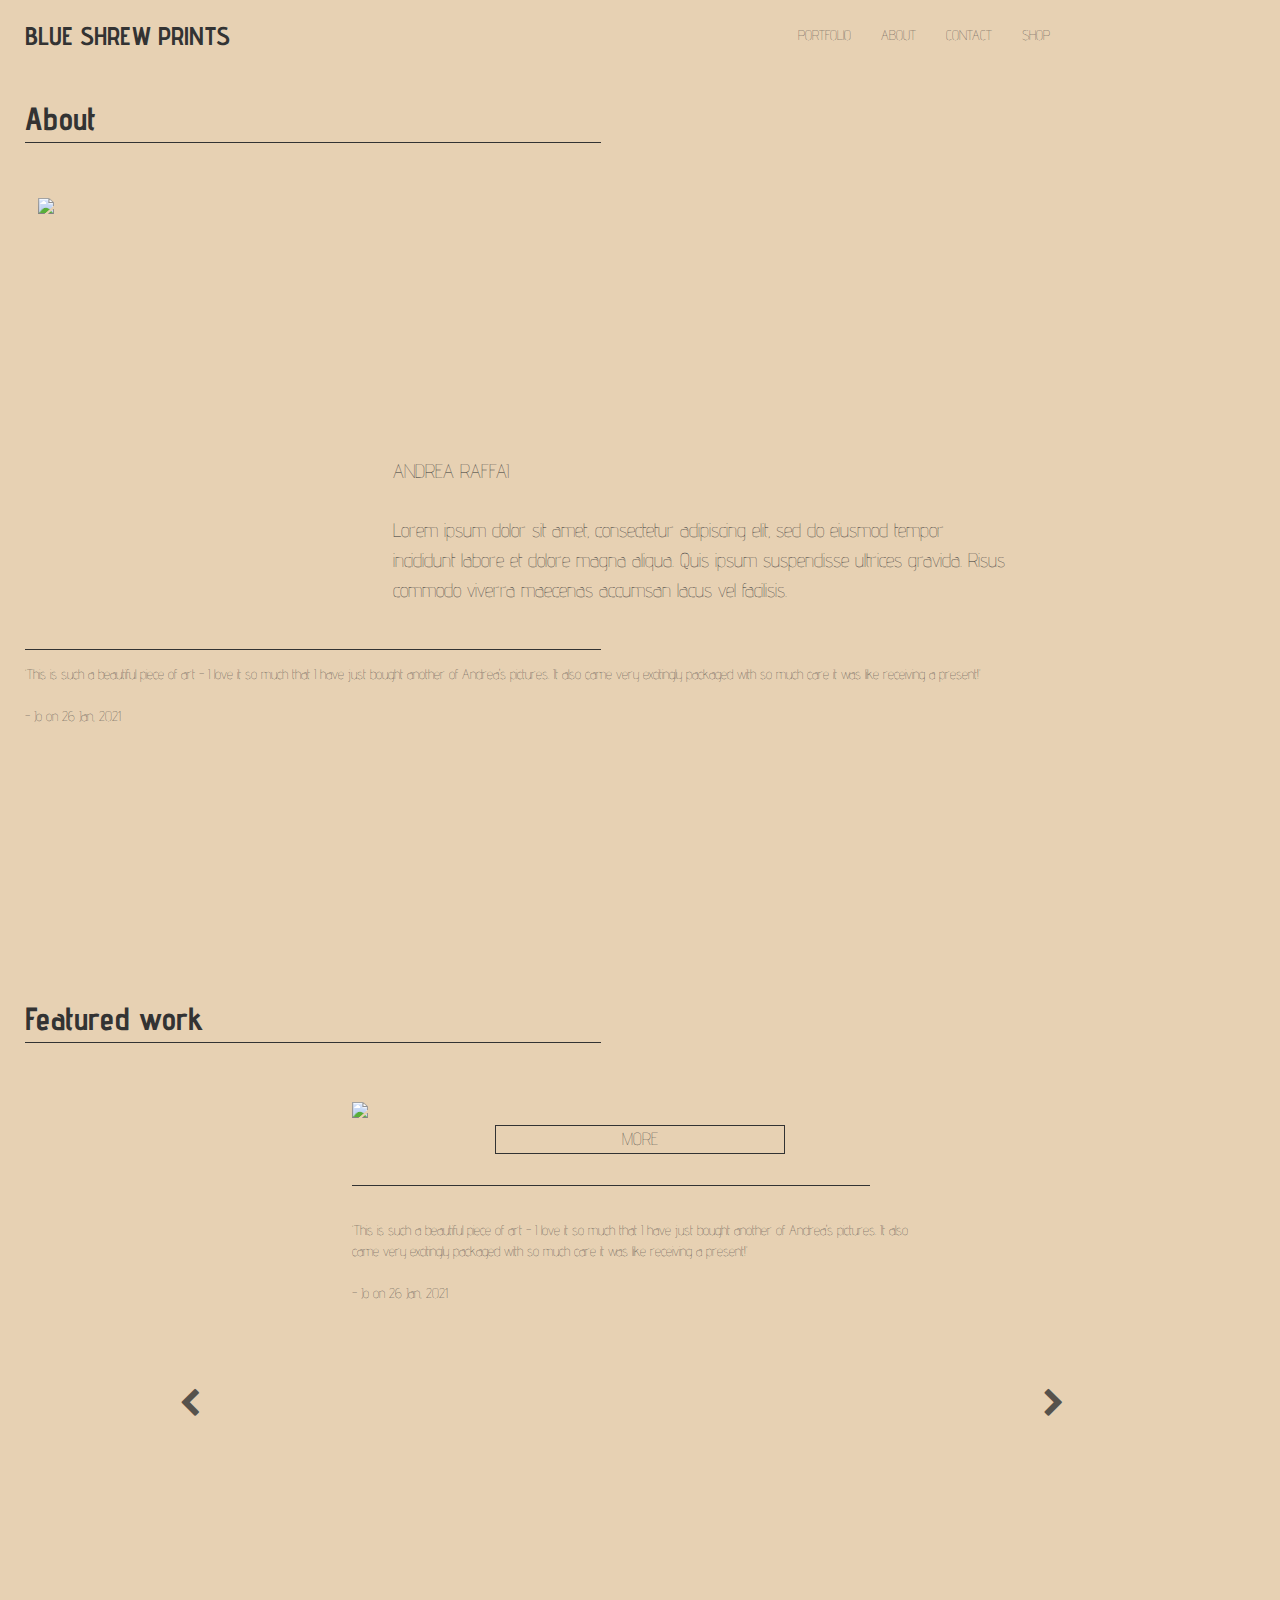
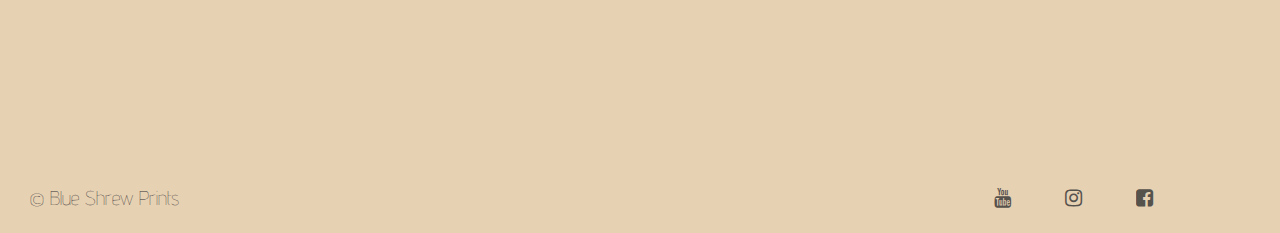
==== about.html @ 9a0253da "Add files via upload" ====
<!DOCTYPE html>
<html lang="en">
<head>
	<meta charset="utf-8">
	<meta name="viewport" content="width=device-width, initial-scale=1">
	<title>Blue Shrew Prints</title>
	<meta name="description" content="Linocut prints made by Andrea Raffai">
	<meta name="keywords" content="linocut, prints, handmade, art, contemporary">
	<link rel="stylesheet" type="text/css" href="style.css">
	<link rel="stylesheet" href="https://cdnjs.cloudflare.com/ajax/libs/
	font-awesome/4.7.0/css/font-awesome.min.css">

	
</head>
<body>
	<header>
		
<!-- NAV -->

		<div class="logo">
			<a href="./home.html">
			<h1>BLUE SHREW PRlNTS</h1>
			</a>
		</div>
		<div class="bar">
		<nav>
			<a href="javascript:void(0);" class="icon" onclick="myFunction()">
				<i class="fa fa-bars"></i>
			</a>
			<div id="navLinks">
			    <a href="./portfolio.html">PORTFOLlO</a>
			    <a href="./about.html">ABOUT</a>
			    <a href="./contact.html">CONTACT</a>
			    <a href="./shop.html">SHOP</a>
  			</div>
		</nav>
		</div>
		<div class="logo2">
			<a href="./home.html">
			<h1>BLUE SHREW PRlNTS</h1>
			</a>
		</div>
		<div class="bar2">
		<nav>
			<div id="navLinks2">
			    <a href="./shop.html">SHOP</a>
			    <a href="./contact.html">CONTACT</a>
			    <a href="./about.html">ABOUT</a>
			    <a href="./portfolio.html">PORTFOLlO</a>
  			</div>

		</nav>
		</div>

	</header>

	<section id="about">

			<h1 class="heading">
				About
			</h1>
			<hr>
			  <div id="m-view">
			   <div id="portrait" class="img-container">
				<img src="./IMG/1465.jpg">
				</div>
				<div class="about-txt">
				<p>
					ANDREA RAFFAI
					<br>
					<br>
					Lorem ipsum dolor sit amet, consectetur adipiscing elit, sed do
					eiusmod tempor incididunt labore et dolore magna aliqua. Quis
					ipsum suspendisse ultrices gravida. Risus commodo viverra maecenas
					accumsan lacus vel facilisis.
				</p>
				</div>
			  </div>
			<div id="d-view" class="paragraph">
				<div id="portrait" class="img-container">
				<img src="./IMG/1465.jpg">
				</div>
				<div class="about-txt">
				<p>
					ANDREA RAFFAI
					<br>
					<br>
					Lorem ipsum dolor sit amet, consectetur adipiscing elit, sed do
					eiusmod tempor incididunt labore et dolore magna aliqua. Quis
					ipsum suspendisse ultrices gravida. Risus commodo viverra maecenas
					accumsan lacus vel facilisis.
				</p>
				</div>
			</div>
			<br>
			<hr>
			<p id="quote">
				‘This is such a beautiful piece of art - I love it so much that I have just bought another of Andrea's pictures. It also came very excitingly packaged with so much care it was like receiving a present!’<br><br>

				- Jo on 26 Jan, 2021
			</p>
		


	</section>

	<section id="content">

			<h1 class="heading">
				Featured work
			</h1>
			<hr>

			<div id="featured" class="wrapper">

				<div id="chevron-left1" class="arrows">
					<a href="javascript:void(0);" class="icon" onclick="replace('cat1', 'cat3'); replaceButton('chevron-left1', 'chevron-left2'); removePic2()">
						<i class="fa fa-chevron-left"></i>
					</a>
				</div>

				<div id="chevron-left2" class="arrows">
					<a href="javascript:void(0);" class="icon" onclick="replace('cat3' , 'cat2'); replaceButton('chevron-left2', 'chevron-left3'); removePic3()">
						<i class="fa fa-chevron-left"></i>
					</a>
				</div>

				<div id="chevron-left3" class="arrows">
					<a href="javascript:void(0);" class="icon" onclick="replace('cat2' , 'cat1'); replaceButton('chevron-left3', 'chevron-left1'); removePic1()">
						<i class="fa fa-chevron-left"></i>
					</a>
				</div>

				<div id="chevron-right1" class="arrows">
					<a href="javascript:void(0);" class="icon" onclick="replace('cat1', 'cat2'); replaceButton('chevron-right1', 'chevron-right2'); removePic1()">
						<i class="fa fa-chevron-right"></i>
					</a>
				</div>

				<div id="chevron-right2" class="arrows">
					<a href="javascript:void(0);" class="icon" onclick="replace('cat2', 'cat3'); replaceButton('chevron-right2', 'chevron-right3'); removePic3()">
						<i class="fa fa-chevron-right"></i>
					</a>
				</div>

				<div id="chevron-right3" class="arrows">
					<a href="javascript:void(0);" class="icon" onclick="replace('cat3', 'cat1'); replaceButton('chevron-right3', 'chevron-right1'); removePic2()">
						<i class="fa fa-chevron-right"></i>
					</a>
				</div>

				<div class="img-container">
				
					<div id="cat1" class="show">

					<img src="./IMG/IMG_4001.png">
					<a href="./portfolio.html"><p> MORE </p>
					</a>

					</div>

					<div id="cat2" class="hidden">

					<img src="./IMG/IMG_4009.png">

					<a href="./portfolio.html"><p> MORE </p>
					</a>

					</div>

					<div id="cat3" class="hidden">

					<img src="./IMG/IMG_4017.png">

					<a href="./portfolio.html"><p> MORE </p>
					</a>

					</div>

				</div>
				<br>
				<br>
				<hr>
				<p class="description">
					‘This is such a beautiful piece of art - I love it so much that I have just bought another of Andrea's pictures. It also came very excitingly packaged with so much care it was like receiving a present!’<br><br>

					- Jo on 26 Jan, 2021
				</p>
			</div>

		
	</section>
	<footer>
		&copy Blue Shrew Prints
			<div id="social">
			<a href="https://www.facebook.com/TheBlueShrew" target="_blank"><i class="fa fa-facebook-square"></i></a>
			<a href="https://www.instagram.com/theblueshrew" target="_blank"><i class="fa fa-instagram"></i></a>
			<a href="https://www.youtube.com/channel/UCjPksI8dxlvdfoHy33ZhzMQ" target="_blank"><i class="fa fa-youtube"></i></a>
			<div>
	</footer>

<!-- NAV Display switch -->

	<script>
				function myFunction() {
		  var x = document.getElementById("navLinks");
		  if (x.style.display === "block") {
		    x.style.display = "none";
		  } else {
		    x.style.display = "block";
		  }
		}
	</script>

	<script>

				function replace( hide, show ) {
  			document.getElementById(hide).style.display="none";
  			document.getElementById(show).style.display="block";
		}

	</script>

	<script>

				function replaceButton( hidden, shown ) {
			document.getElementById(hidden).style.display="none";
			document.getElementById(shown).style.display="inline-block";
		}

	</script>

	<script>

				function removePic1() {
			document.getElementById("cat3").style.display="none";
		}

	</script>

	<script>

				function removePic2() {
			document.getElementById("cat2").style.display="none";
		}

	</script>

	<script>

				function removePic3() {
			document.getElementById("cat1").style.display="none";
		}

	</script>




</body>
</html>
---- style.css ----
@charset "UTF-8";
@import url('https://fonts.googleapis.com/css2?family=Advent+Pro:wght@100;200;300&display=swap');
/* CSS Document */

html {
  box-sizing: border-box;
}


body {
  font-family: "Advent Pro", Helvetica, Arial, sans-serif;
  font-size: 16px;
  color: #333333;
  font-weight: 100;
  line-height: 1.5;
  margin: 0;
  padding: 0;
  background: #e7d1b3;
  scroll-behavior: smooth;
}

footer{
	font-size: 14px;
	padding: 0 30px 20px 30px;
	background: #e7d1b3;
	max-width: 80%;
}


.heading{
	padding-left: 25px;
	margin-bottom: 0;
	color: #333333;
}

hr{
	width: 45%;
	height: 1px;
	border-width: 0;
	color: #333333;
	background-color: #333333;
	margin-left: 25px;
	margin-top: 0;

}

p{
	width: 80%;
	padding-left: 25px;
}


/* Navigation */

header{
	max-width: 100%;
	padding: 0;
	margin: auto;
	overflow: hidden;
	background: #e7d1b3;
}

header h1{
	padding-left: 25px;
}

h2{
	padding-left: 25px;
	margin-bottom: 0px;
}

.logo{
	width: 70%;
	display: inline-block;
	font-size: 8px;
}

.logo a{
	text-decoration: none;
	color: #333333;
}

.logo2{
	width: 40%;
	display: inline-block;
	font-size: 0.8em;
}

.logo2 a{
	text-decoration: none;
	color: #333333;
}

.bar{
	float: right;
	width: 20%;
	display: inline-block;
	padding-top: 10px;
}

.bar a{
	text-decoration: none;
	color: #333333;
}

.bar2{
	float: right;
	width: 40%;
	display: inline-block;
	padding-top: 10px;
	font-size: 2em;
}

.bar2 a{
	text-decoration: none;
	color: #333333;
}

nav{
	display: inline-block;
	color: #333333;

}

nav a{
	
	font-size: 14px;

}

#navLinks{
	display: none;
}

#navLinks2{
	float: right;
}

#navLinks2 a{
	float: right;
	margin: 0 0 0 30px;
}

#navLinks2 a:hover{
	color: #E8E6B3;
	background: #dfcaac;
	transition: 0.7s;
}

/* Home */

#home{
	height: 95vh;
	background: url(./IMG/hero-bg.png);
	background-position: bottom;
	background-size: contain;
	background-repeat: no-repeat;
}

.tagline{
	padding: 80px 0 0 0;
	font-size: 40px;
	color: #333333;
	text-align: center;
}

.button{
	margin: auto;
	height: 40px;
	width: 130px;
	text-align: center;
	border: 1px solid #333333;
	border-radius: 6px;
	background: rgba(231, 209, 179, 0.7);
}


.button a{

	font-size: 20px;
	color: #333333;
	text-decoration: none;
	text-align: center;
	line-height: 40px;

}

.button:hover{
	background: #dfcaac;
	transition: 0.7s;
}

/* Portfolio */

#content{

	height: 90vh;
	overflow: auto;

	
}

#d-view{
	display: none;
}

.wrapper{

	width: 100%;
	padding-top: 30px;
}

.fa{
	position: relative;
	left: 40%;
}

#chevron-left1{
	font-size: 30px;
	padding-top: 115px;
	float: left;
	width: 25%;
	display: inline-block;
}

#chevron-left2{
	font-size: 30px;
	padding-top: 115px;
	float: left;
	width: 25%;
	display: none;
}

#chevron-left3{
	font-size: 30px;
	padding-top: 115px;
	float: left;
	width: 25%;
	display: none;
}

#chevron-right1{
	font-size: 30px;
	padding-top: 115px;
	float: right;
	width: 25%;
	display: inline-block;

}

#chevron-right2{
	font-size: 30px;
	padding-top: 115px;
	float: right;
	width: 25%;
	display: none;

}

#chevron-right3{
	font-size: 30px;
	padding-top: 115px;
	float: right;
	width: 25%;
	display: none;

}

.img-container{

	display: inline-block;
	width: 50%;
	margin: auto;
	padding-top: 20px;
	overflow: auto;

}

.img-container img{

	display: inline-block;
	height: auto;
	width: 100%;
}

.img-container p{

	text-align: center;
	margin: auto;
	padding: 0;

}

.img-container a{
	text-decoration: none;
	color: #333333;
}

#cat1{
	display: block;
}

#cat2{
	display: none;
}

#cat3{
	display: none;
}

.arrows a{
	text-decoration: none;
	color: #333333;
	opacity: 0.8;
}

footer i{
	color: #333333;
	opacity: 0.8;
	padding-left: 10px;
	padding-right: 0px;
}

/* ABOUT */

#about{

	height: 100vh;
	overflow: auto;
}

#portrait{
	margin: 8% 25% 0 25%;
}


#quote{
	font-size: 14px;
}

.description{
	width: 80%;
	text-align: left;
	font-size: 14px;
	padding-top: 20px;
}

.paragraph{
	display: none;
	width: 100%;

}

#cat1 p{
	border: 1px solid #333333;
}

#cat2 p{
	border: 1px solid #333333;
}

#cat3 p{
	border: 1px solid #333333;
}

/* CONTACT */

#contact{
	height: 88vh;
	overflow: auto;
	background: url("./IMG/bg2.png");
	background-position: bottom;
	background-size: contain;
	background-repeat: no-repeat;
}

#mail{
	padding-top: 20px;
	text-align: center;
	font-size: 22px;
}


#mapid{
	margin: 30px 20% 0 20%;
	height: 50%;
	width: 60%;
	mix-blend-mode: hard-light;
}

/* SHOP */

.shop-container{

	display: inline-block;
	width: 50%;
	margin: 0 25% 0 25%;
	padding-top: 20px;
	overflow: auto;

}

.shop-container img{

	display: inline-block;
	height: auto;
	width: 100%;
}

.shop-container p{

	text-align: center;
	margin: auto;
	padding: 0 0 20px 0;

}



.modal{

	display: none;
	position: fixed;
	z-index: 1;
	padding-top: 50px;
	left: 0;
	top: 0;
	width: 100%;
	height: 100%;
	overflow: auto;
	background-color: rgba(0,0,0,0.8);

}

.modal-content{

	margin: auto;
	display: block;
	width: 80%;
}

#caption{

	margin: auto;
	display: block;
	width: 80%;
	text-align: center;
	color: #cccccc;
	padding: 5px 0;
	height: 40px;

}

.modal-content, #caption{

	animation-name: zoom;
	animation-duration: 1.5s;

}

#close{

	position: absolute;
	top: 15px;
	right: 35px;
	color: #f1f1f1;
	font-size: 20px;
	transition: 0.3s;
	cursor: pointer;

}

#link{
	margin: 0 30% 0 30%;
	width: 40%;
	border: 1px solid white;
	color: white;
	text-align: center;
	animation-name: zoom;
	animation-duration: 1.5s;
}

/* FOOTER */

#social{
	float: right;
	width: 40%;
	padding-right: 20px;
}

#social i{
	float: right;
	width: 15%;
	padding-top: 5px;
}

@keyframes zoom{
	from {transform: scale(0)}
	to {transform: scale(1)}
}

@media (max-width: 580px) {
	.logo2{
	display: none;
	}

	.bar2{
	display: none;
	}

}

@media (min-width: 570px) {
	.logo{
	display: none;
	}

	.bar{
	display: none;
	}

	.wrapper{
		width: 90%;
		margin: auto;
		padding-bottom: 30px;
	}

	#chevron-left1{
	padding-top: 230px;
	}

	#chevron-left2{
	padding-top: 230px;
	}

	#chevron-left3{
	padding-top: 230px;
	}

	#chevron-right1{
	padding-top: 230px;
	}

	#chevron-right2{
	padding-top: 230px;
	}

	#chevron-right3{
	padding-top: 230px;
	}

	.heading{
		font-size: 2em;
	}

	p{
		font-size: 1.1em;
	}

	footer{
		font-size: 20px;
	}

}

@media (min-width: 1024px) {


	#m-view{
		display: none;
	}

	#d-view{
		display: block;
	}

	.img-container p{
		width: 50%;
	}

	#chevron-left1{
	padding-top: 300px;
	}

	#chevron-left2{
	padding-top: 300px;
	}

	#chevron-left3{
	padding-top: 300px;
	}

	#chevron-right1{
	padding-top: 300px;
	}

	#chevron-right2{
	padding-top: 300px;
	}

	#chevron-right3{
	padding-top: 300px;
	}

	.categories{
		width: 100%;
		height: auto;
	}

	.category{
		display: inline-block;
		width: 30%;
		margin: 0 1% 0 1%;
	}

	.category a{
		text-decoration: none;
		color: #333333;
	}

	.category img{
		display: inline-block;
		height: 90%;
		width: 90%;
	}

	.category p{
		padding-right: 25px;
		text-align: center;
	}

	#portrait{
		margin: 2% 2% 0 3%;
    height: 400px;
    width: 300px;
    overflow: hidden;
	}


	.about-txt{
		display: inline-block;
		width: 60%;
		height: 100%;
		font-size: 18px;
	}

	#contact{
		height: 87vh;
	}

	#contact p{
		background: rgba(231, 209, 179, 0.5);
		width: 50%;
	}

	.modal-content{
		width: 40%;
	}

	#link{
		width: 16%;
		margin: 0 42% 0 42%;
	}


}

@media (min-width: 1300px) {

	.logo2{
		font-size: 1.2em;
	}

	.bar2{
		width: 35%;
	}

	.bar2 a{
		font-size: 0.8em;
	}

	#navLinks2{
		padding-top: 25px;
	}

	.tagline{
		font-size: 5em;
	}

	#about{
		height: 85vh;
	}

	#featured{
		width: 60%;
	}


	#mail{
		width: 45%;
	}

}

@media (min-width: 1500px) {

	.modal-content{
		width: 30%;
	}

}
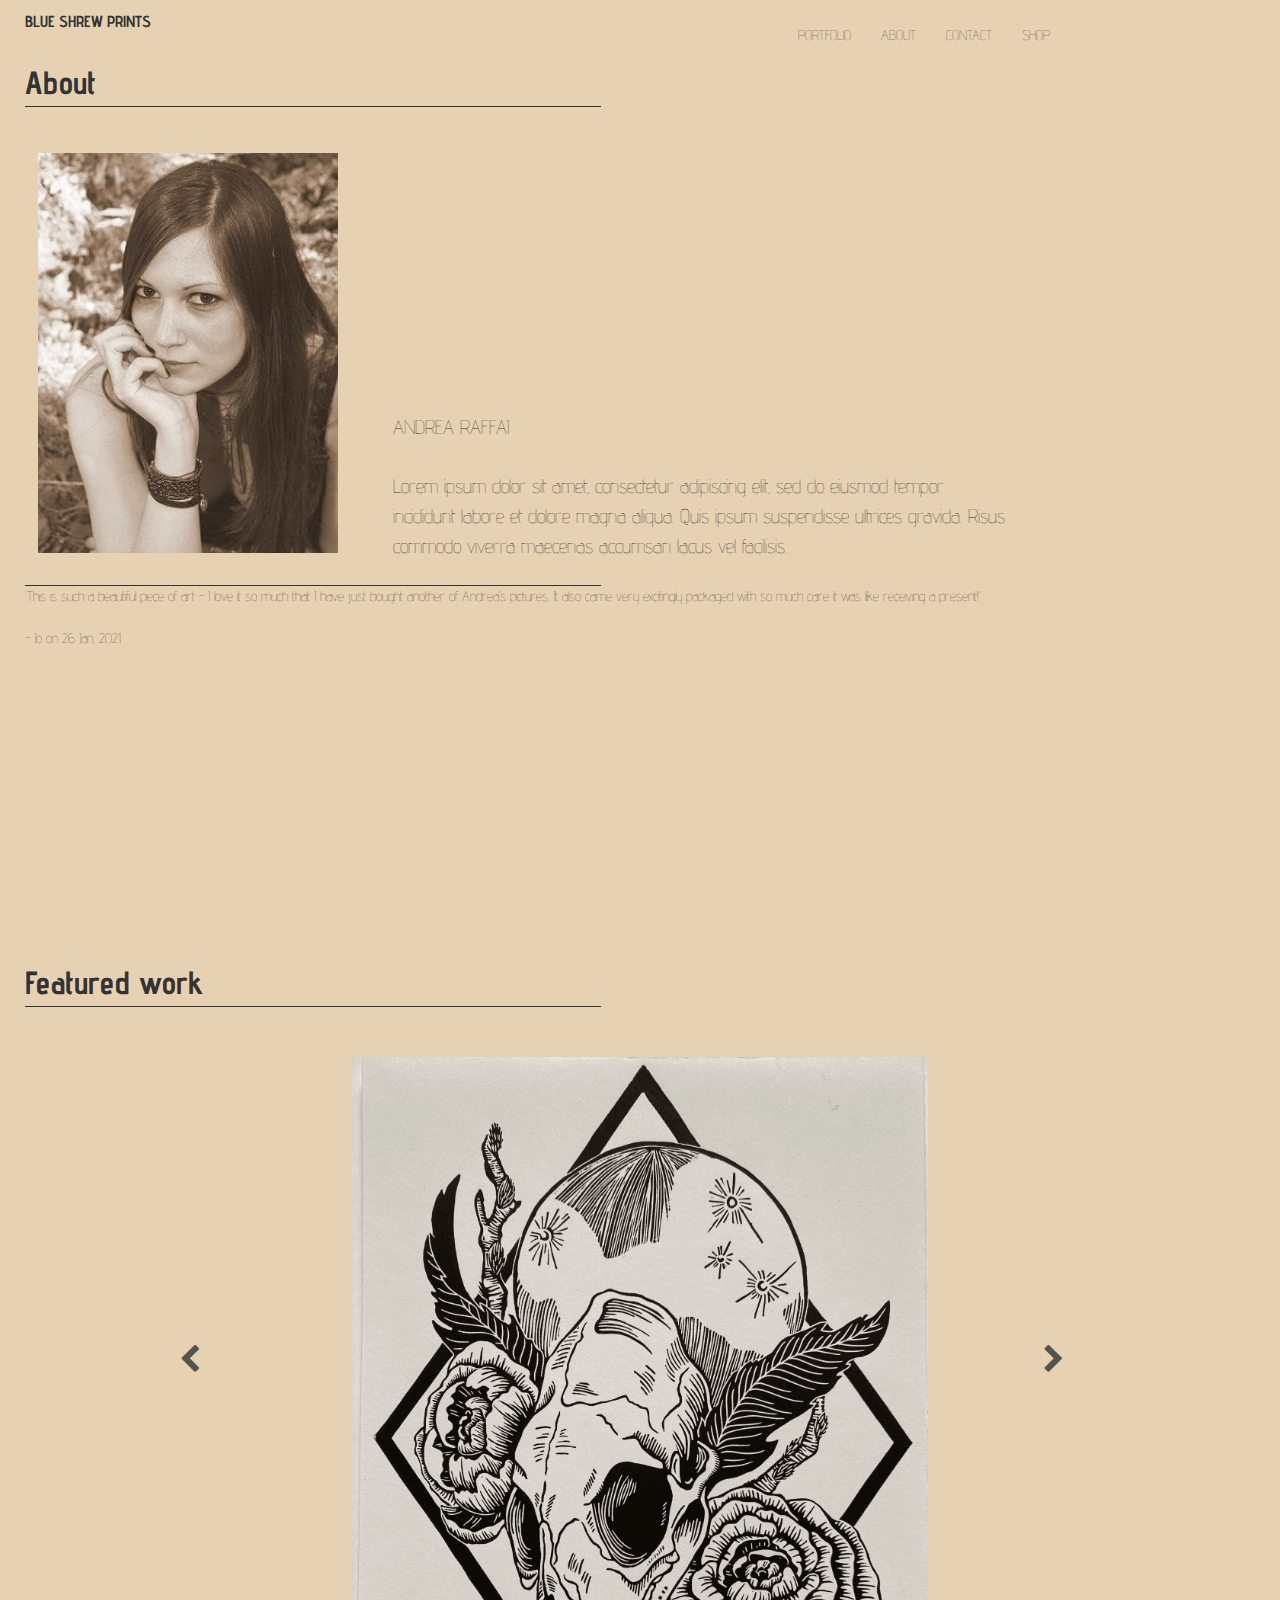
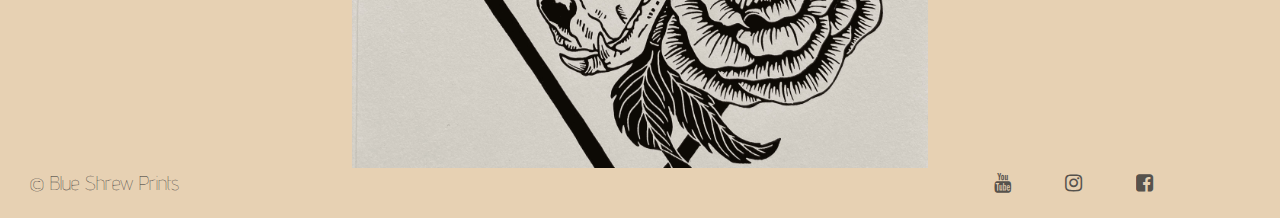
==== commit c32f2de1: "Update about.html" ====
--- a/about.html
+++ b/about.html
@@ -18,7 +18,7 @@
 <!-- NAV -->
 
 		<div class="logo">
-			<a href="./home.html">
+			<a href="./index.html">
 			<h1>BLUE SHREW PRlNTS</h1>
 			</a>
 		</div>
@@ -36,7 +36,7 @@
 		</nav>
 		</div>
 		<div class="logo2">
-			<a href="./home.html">
+			<a href="./index.html">
 			<h1>BLUE SHREW PRlNTS</h1>
 			</a>
 		</div>
@@ -153,7 +153,7 @@
 				
 					<div id="cat1" class="show">
 
-					<img src="./IMG/IMG_4001.png">
+					<img src="./IMG/IMG_4001.jpg">
 					<a href="./portfolio.html"><p> MORE </p>
 					</a>
 
@@ -161,7 +161,7 @@
 
 					<div id="cat2" class="hidden">
 
-					<img src="./IMG/IMG_4009.png">
+					<img src="./IMG/IMG_4009.jpg">
 
 					<a href="./portfolio.html"><p> MORE </p>
 					</a>
@@ -170,7 +170,7 @@
 
 					<div id="cat3" class="hidden">
 
-					<img src="./IMG/IMG_4017.png">
+					<img src="./IMG/IMG_4017.jpg">
 
 					<a href="./portfolio.html"><p> MORE </p>
 					</a>
@@ -258,4 +258,4 @@
 
 
 </body>
-</html>+</html>
--- a/style.css
+++ b/style.css
@@ -2,12 +2,24 @@
 @import url('https://fonts.googleapis.com/css2?family=Advent+Pro:wght@100;200;300&display=swap');
 /* CSS Document */
 
+* {
+        margin: 0;
+        padding: 0;
+        border: 0;
+        outline: 0;
+        font-size: 100%;
+        vertical-align: baseline;
+        background: transparent;
+   }
+
 html {
   box-sizing: border-box;
 }
 
 
 body {
+  max-width: 100%;
+  max-height: 100%;
   font-family: "Advent Pro", Helvetica, Arial, sans-serif;
   font-size: 16px;
   color: #333333;
@@ -17,6 +29,7 @@
   padding: 0;
   background: #e7d1b3;
   scroll-behavior: smooth;
+  overflow: auto;
 }
 
 footer{
@@ -72,7 +85,8 @@
 .logo{
 	width: 70%;
 	display: inline-block;
-	font-size: 8px;
+	font-size: 14px;
+	padding-top: 10px;
 }
 
 .logo a{
@@ -83,7 +97,8 @@
 .logo2{
 	width: 40%;
 	display: inline-block;
-	font-size: 0.8em;
+	font-size: 1em;
+	padding-top: 10px;
 }
 
 .logo2 a{
@@ -94,7 +109,7 @@
 .bar{
 	float: right;
 	width: 20%;
-	display: inline-block;
+	display: block;
 	padding-top: 10px;
 }
 
@@ -563,6 +578,25 @@
 
 }
 
+@media only screen 
+    and (device-width: 414px) 
+    and (device-height: 896px) 
+    and (-webkit-device-pixel-ratio: 2) { 
+
+	.bar{
+	width: 18%;
+	}
+	    
+	.tagline{
+		padding: 200px 0 0 0;
+	    }
+	    
+	.heading{
+		padding-top: 50px;
+	    }
+
+}
+
 @media (min-width: 1024px) {
 
 
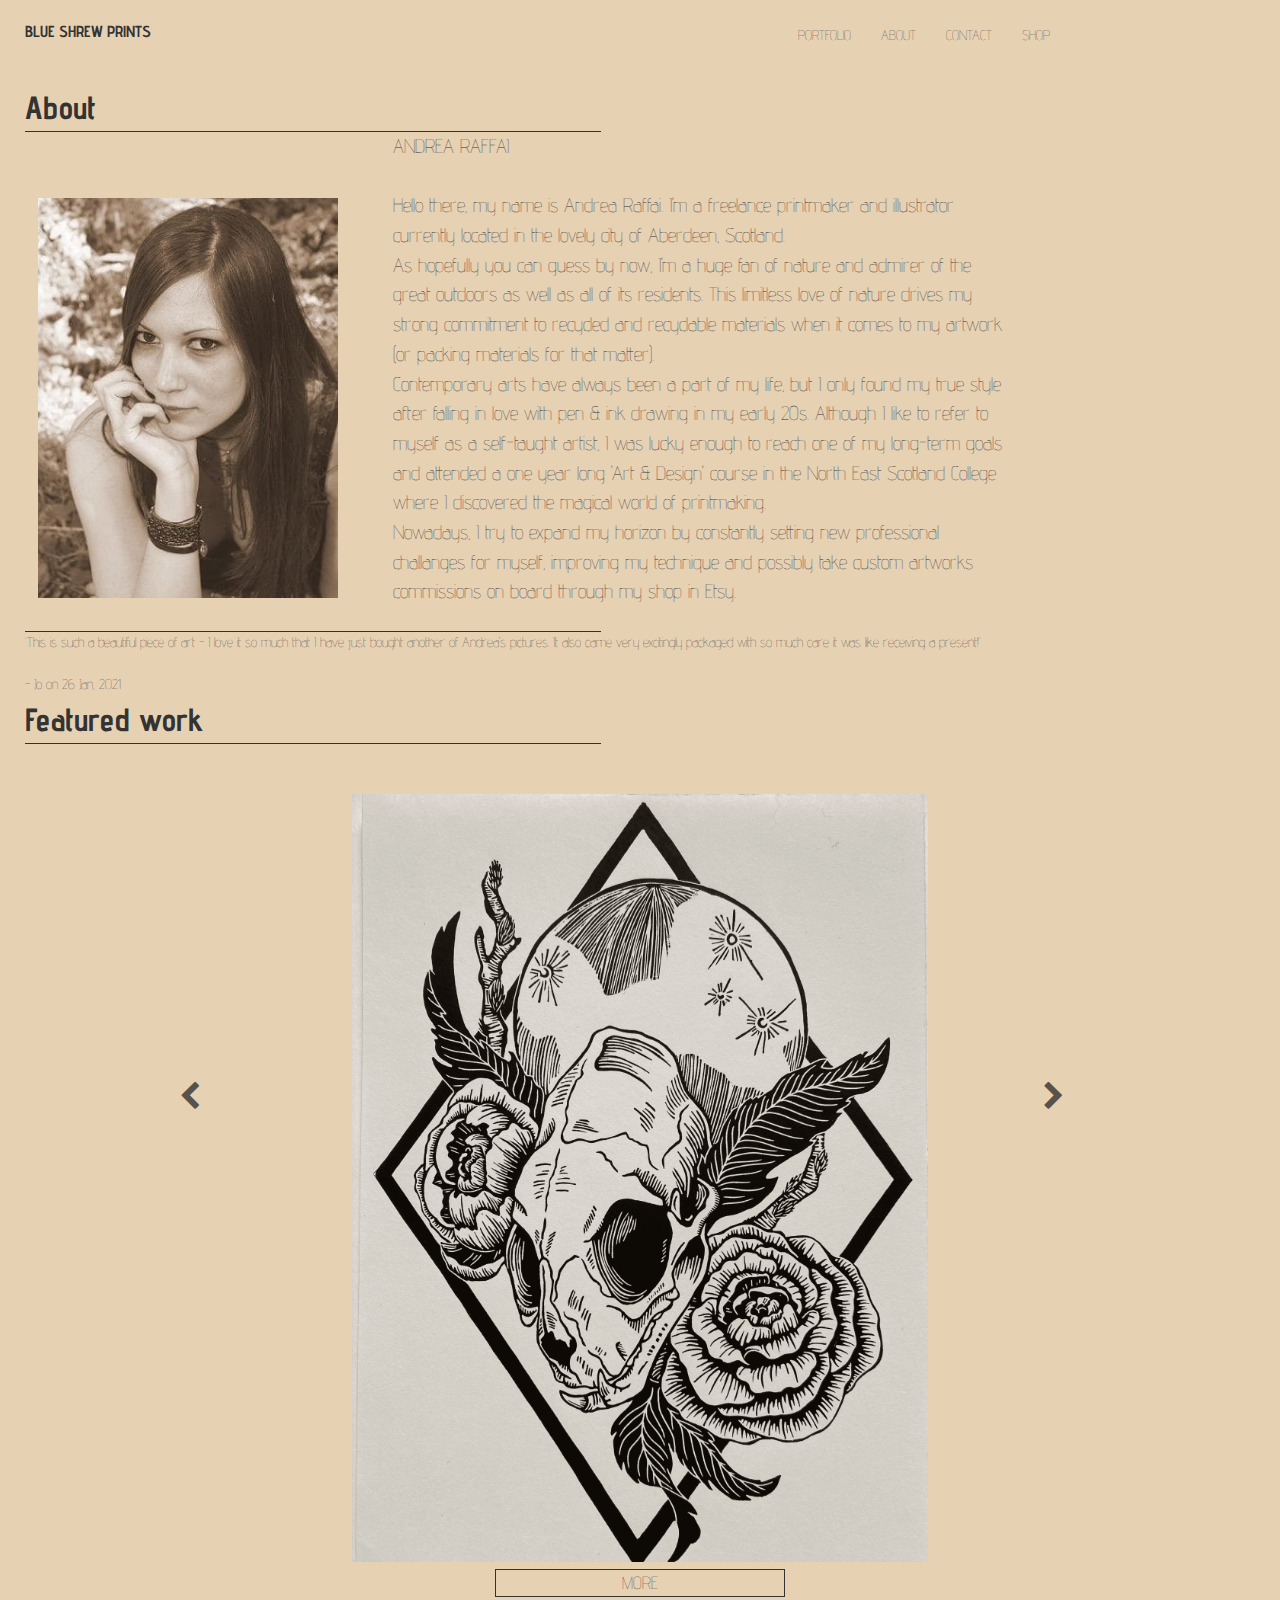
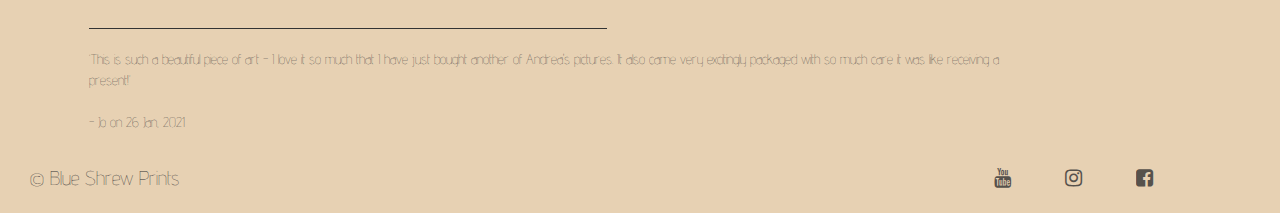
==== commit 7bfc5813: "Add files via upload" ====
--- a/about.html
+++ b/about.html
@@ -7,8 +7,7 @@
 	<meta name="description" content="Linocut prints made by Andrea Raffai">
 	<meta name="keywords" content="linocut, prints, handmade, art, contemporary">
 	<link rel="stylesheet" type="text/css" href="style.css">
-	<link rel="stylesheet" href="https://cdnjs.cloudflare.com/ajax/libs/
-	font-awesome/4.7.0/css/font-awesome.min.css">
+	<link rel="stylesheet" href="https://cdnjs.cloudflare.com/ajax/libs/font-awesome/4.7.0/css/font-awesome.min.css">
 
 	
 </head>
@@ -61,34 +60,41 @@
 			</h1>
 			<hr>
 			  <div id="m-view">
-			   <div id="portrait" class="img-container">
-				<img src="./IMG/1465.jpg">
+			   <div id="portrait-m" class="img-container">
+				<img src="./IMG/1465.jpg" alt="Andrea Raffai">
 				</div>
 				<div class="about-txt">
 				<p>
 					ANDREA RAFFAI
 					<br>
 					<br>
-					Lorem ipsum dolor sit amet, consectetur adipiscing elit, sed do
-					eiusmod tempor incididunt labore et dolore magna aliqua. Quis
-					ipsum suspendisse ultrices gravida. Risus commodo viverra maecenas
-					accumsan lacus vel facilisis.
+
+					Hello there, my name is Andrea Raffai. I'm a freelance printmaker and illustrator currently located 
+					in the lovely city of Aberdeen, Scotland. <br>
+					As hopefully you can guess by now, I'm a huge fan of nature and admirer of the great outdoors as well as all of its residents. This limitless love of nature drives my strong commitment to recycled and recyclable materials when it comes to my artwork (or packing materials for that matter).<br>
+					Contemporary arts have always been a part of my life, but I only found my true style after falling in love with pen & ink drawing in my early 20s.
+					Although I like to refer to myself as a self-taught artist, I was lucky enough to reach one of my long-term goals and attended a one year long 'Art & Design' course in the North East Scotland College where I discovered the magical world of printmaking.<br>
+					Nowadays, I try to expand my horizon by constantly setting new professional challanges for myself, improving my technique and possibly take custom artworks commissions on board through my shop in Etsy.<br> 
+
 				</p>
 				</div>
 			  </div>
 			<div id="d-view" class="paragraph">
-				<div id="portrait" class="img-container">
-				<img src="./IMG/1465.jpg">
+				<div id="portrait-d" class="img-container">
+				<img src="./IMG/1465.jpg" alt="Andrea Raffai">
 				</div>
 				<div class="about-txt">
 				<p>
 					ANDREA RAFFAI
 					<br>
 					<br>
-					Lorem ipsum dolor sit amet, consectetur adipiscing elit, sed do
-					eiusmod tempor incididunt labore et dolore magna aliqua. Quis
-					ipsum suspendisse ultrices gravida. Risus commodo viverra maecenas
-					accumsan lacus vel facilisis.
+
+					Hello there, my name is Andrea Raffai. I'm a freelance printmaker and illustrator currently located 
+					in the lovely city of Aberdeen, Scotland. <br>
+					As hopefully you can guess by now, I'm a huge fan of nature and admirer of the great outdoors as well as all of its residents. This limitless love of nature drives my strong commitment to recycled and recyclable materials when it comes to my artwork (or packing materials for that matter).<br>
+					Contemporary arts have always been a part of my life, but I only found my true style after falling in love with pen & ink drawing in my early 20s.
+					Although I like to refer to myself as a self-taught artist, I was lucky enough to reach one of my long-term goals and attended a one year long 'Art & Design' course in the North East Scotland College where I discovered the magical world of printmaking.<br>
+					Nowadays, I try to expand my horizon by constantly setting new professional challanges for myself, improving my technique and possibly take custom artworks commissions on board through my shop in Etsy.<br> 
 				</p>
 				</div>
 			</div>
@@ -153,7 +159,7 @@
 				
 					<div id="cat1" class="show">
 
-					<img src="./IMG/IMG_4001.jpg">
+					<img src="./IMG/IMG_4001.jpg" alt="'Bobcat skull study' linocut print">
 					<a href="./portfolio.html"><p> MORE </p>
 					</a>
 
@@ -161,7 +167,7 @@
 
 					<div id="cat2" class="hidden">
 
-					<img src="./IMG/IMG_4009.jpg">
+					<img src="./IMG/IMG_4009.jpg" alt="'Jerboa' linocut print">
 
 					<a href="./portfolio.html"><p> MORE </p>
 					</a>
@@ -170,7 +176,7 @@
 
 					<div id="cat3" class="hidden">
 
-					<img src="./IMG/IMG_4017.jpg">
+					<img src="./IMG/IMG_4017.jpg" alt="'Lilies of Atlantis' linocut print">
 
 					<a href="./portfolio.html"><p> MORE </p>
 					</a>
@@ -191,12 +197,12 @@
 		
 	</section>
 	<footer>
-		&copy Blue Shrew Prints
+		&copy; Blue Shrew Prints
 			<div id="social">
 			<a href="https://www.facebook.com/TheBlueShrew" target="_blank"><i class="fa fa-facebook-square"></i></a>
 			<a href="https://www.instagram.com/theblueshrew" target="_blank"><i class="fa fa-instagram"></i></a>
 			<a href="https://www.youtube.com/channel/UCjPksI8dxlvdfoHy33ZhzMQ" target="_blank"><i class="fa fa-youtube"></i></a>
-			<div>
+			</div>
 	</footer>
 
 <!-- NAV Display switch -->
--- a/style.css
+++ b/style.css
@@ -67,7 +67,7 @@
 
 header{
 	max-width: 100%;
-	padding: 0;
+	padding-bottom: 25px;
 	margin: auto;
 	overflow: hidden;
 	background: #e7d1b3;
@@ -98,7 +98,7 @@
 	width: 40%;
 	display: inline-block;
 	font-size: 1em;
-	padding-top: 10px;
+	padding-top: 20px;
 }
 
 .logo2 a{
@@ -209,7 +209,8 @@
 
 #content{
 
-	height: 90vh;
+	min-height: 90vh;
+	height: auto;
 	overflow: auto;
 
 	
@@ -340,11 +341,15 @@
 
 #about{
 
-	height: 100vh;
+	height: auto;
 	overflow: auto;
 }
 
-#portrait{
+#portrait-m{
+	margin: 8% 25% 0 25%;
+}
+
+#portrait-d{
 	margin: 8% 25% 0 25%;
 }
 
@@ -389,12 +394,50 @@
 	background-repeat: no-repeat;
 }
 
-#mail{
-	padding-top: 20px;
-	text-align: center;
-	font-size: 22px;
-}
-
+form{
+	width: 50%;
+	padding-top: 10px;
+}
+
+input[type=text] {
+  background-color: #DFCAAC;
+  color: #333333;
+  border: none;
+  font-family: "Advent Pro", Helvetica, Arial, sans-serif;
+  font-size: 16px;
+}
+
+textarea{
+  height: 120px;
+  background-color: #DFCAAC;
+  color: #333333;
+  border: none;
+  font-family: "Advent Pro", Helvetica, Arial, sans-serif;
+  font-size: 16px;
+
+}
+
+#message{
+	height: 120px;
+}
+
+#submit{
+	margin: 0 0 40px 25px;
+	height: 30px;
+	width: 110px;
+}
+
+#submit a{
+	line-height: 30px;
+}
+
+.small{
+	width: 100%; 
+	height: 40px;
+	margin-top: 10px;
+	margin-bottom: 10px;
+	margin-left: 25px;
+}
 
 #mapid{
 	margin: 30px 20% 0 20%;
@@ -663,7 +706,7 @@
 		text-align: center;
 	}
 
-	#portrait{
+	#portrait-d{
 		margin: 2% 2% 0 3%;
     height: 400px;
     width: 300px;
@@ -687,6 +730,11 @@
 		width: 50%;
 	}
 
+	form{
+	width: 30%;
+	
+	}
+
 	.modal-content{
 		width: 40%;
 	}
@@ -714,7 +762,7 @@
 	}
 
 	#navLinks2{
-		padding-top: 25px;
+		font-size: 0.7em;
 	}
 
 	.tagline{
@@ -730,10 +778,6 @@
 	}
 
 
-	#mail{
-		width: 45%;
-	}
-
 }
 
 @media (min-width: 1500px) {
